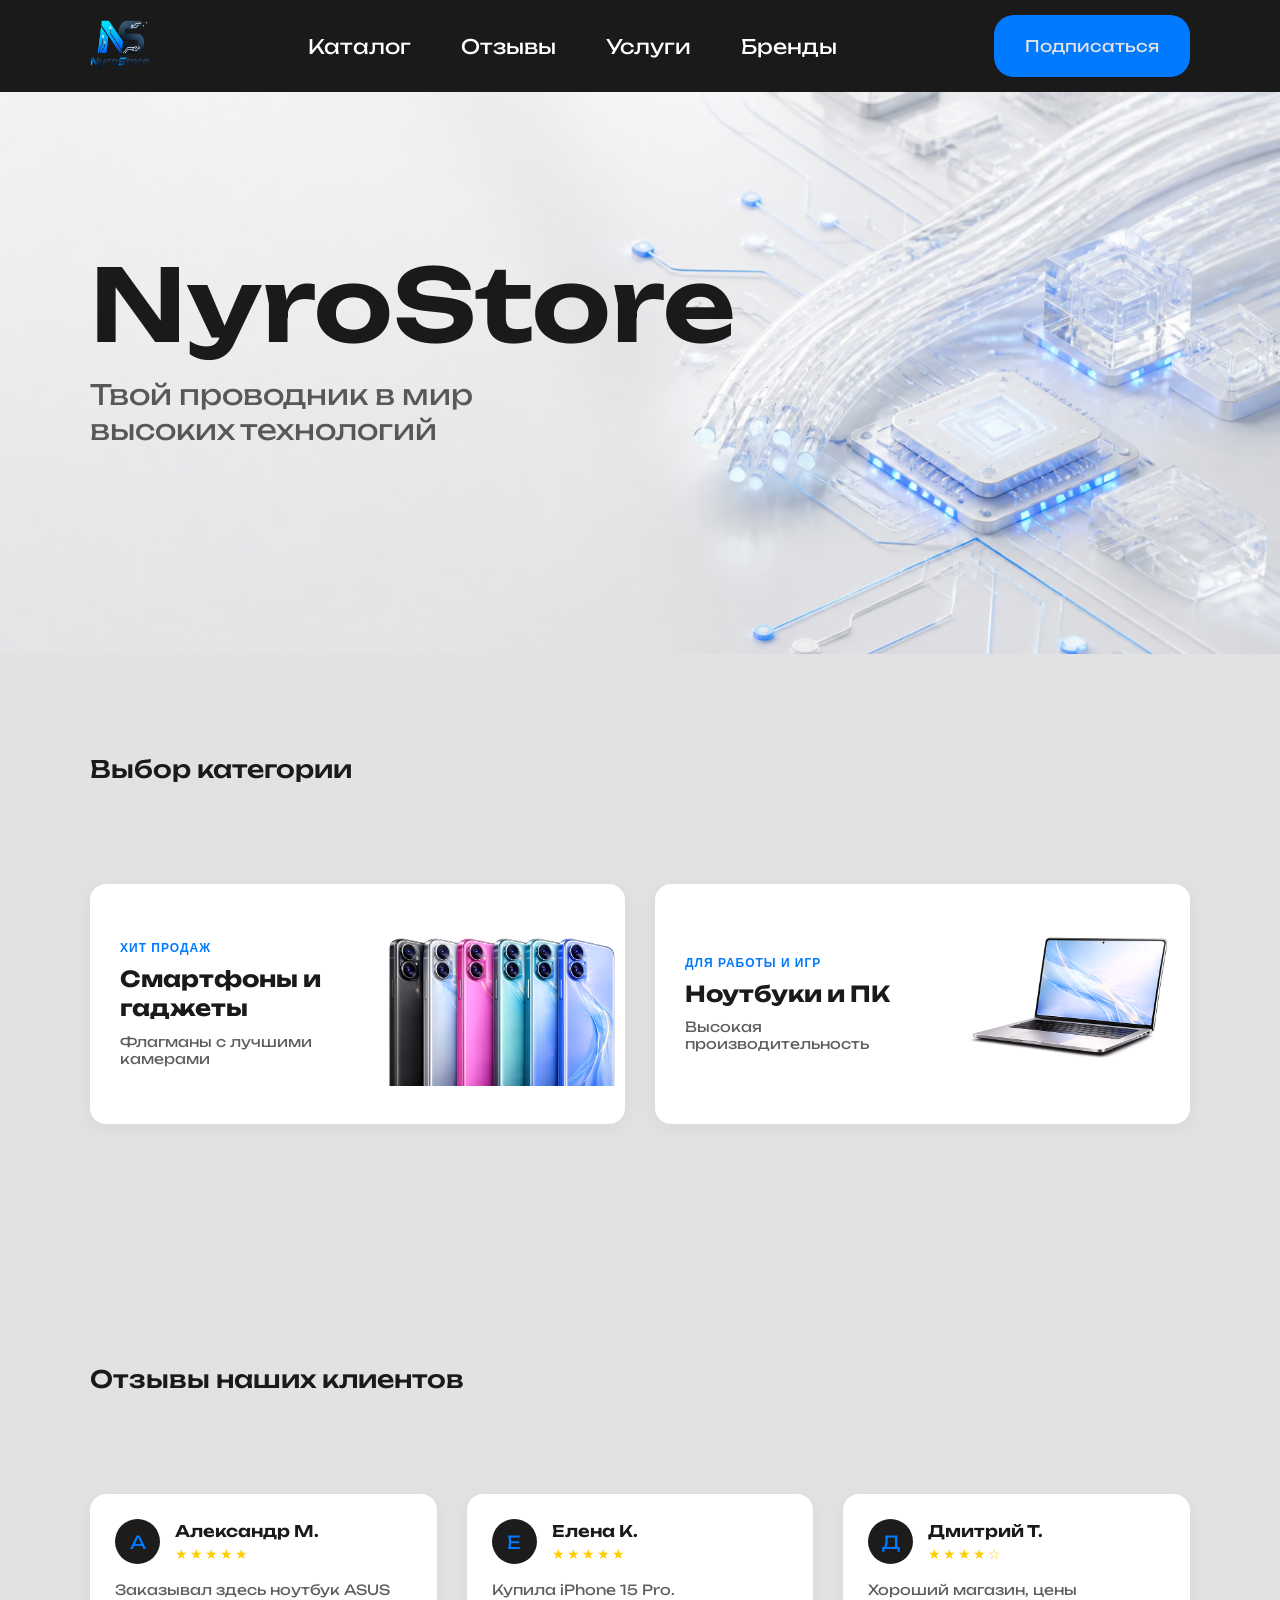
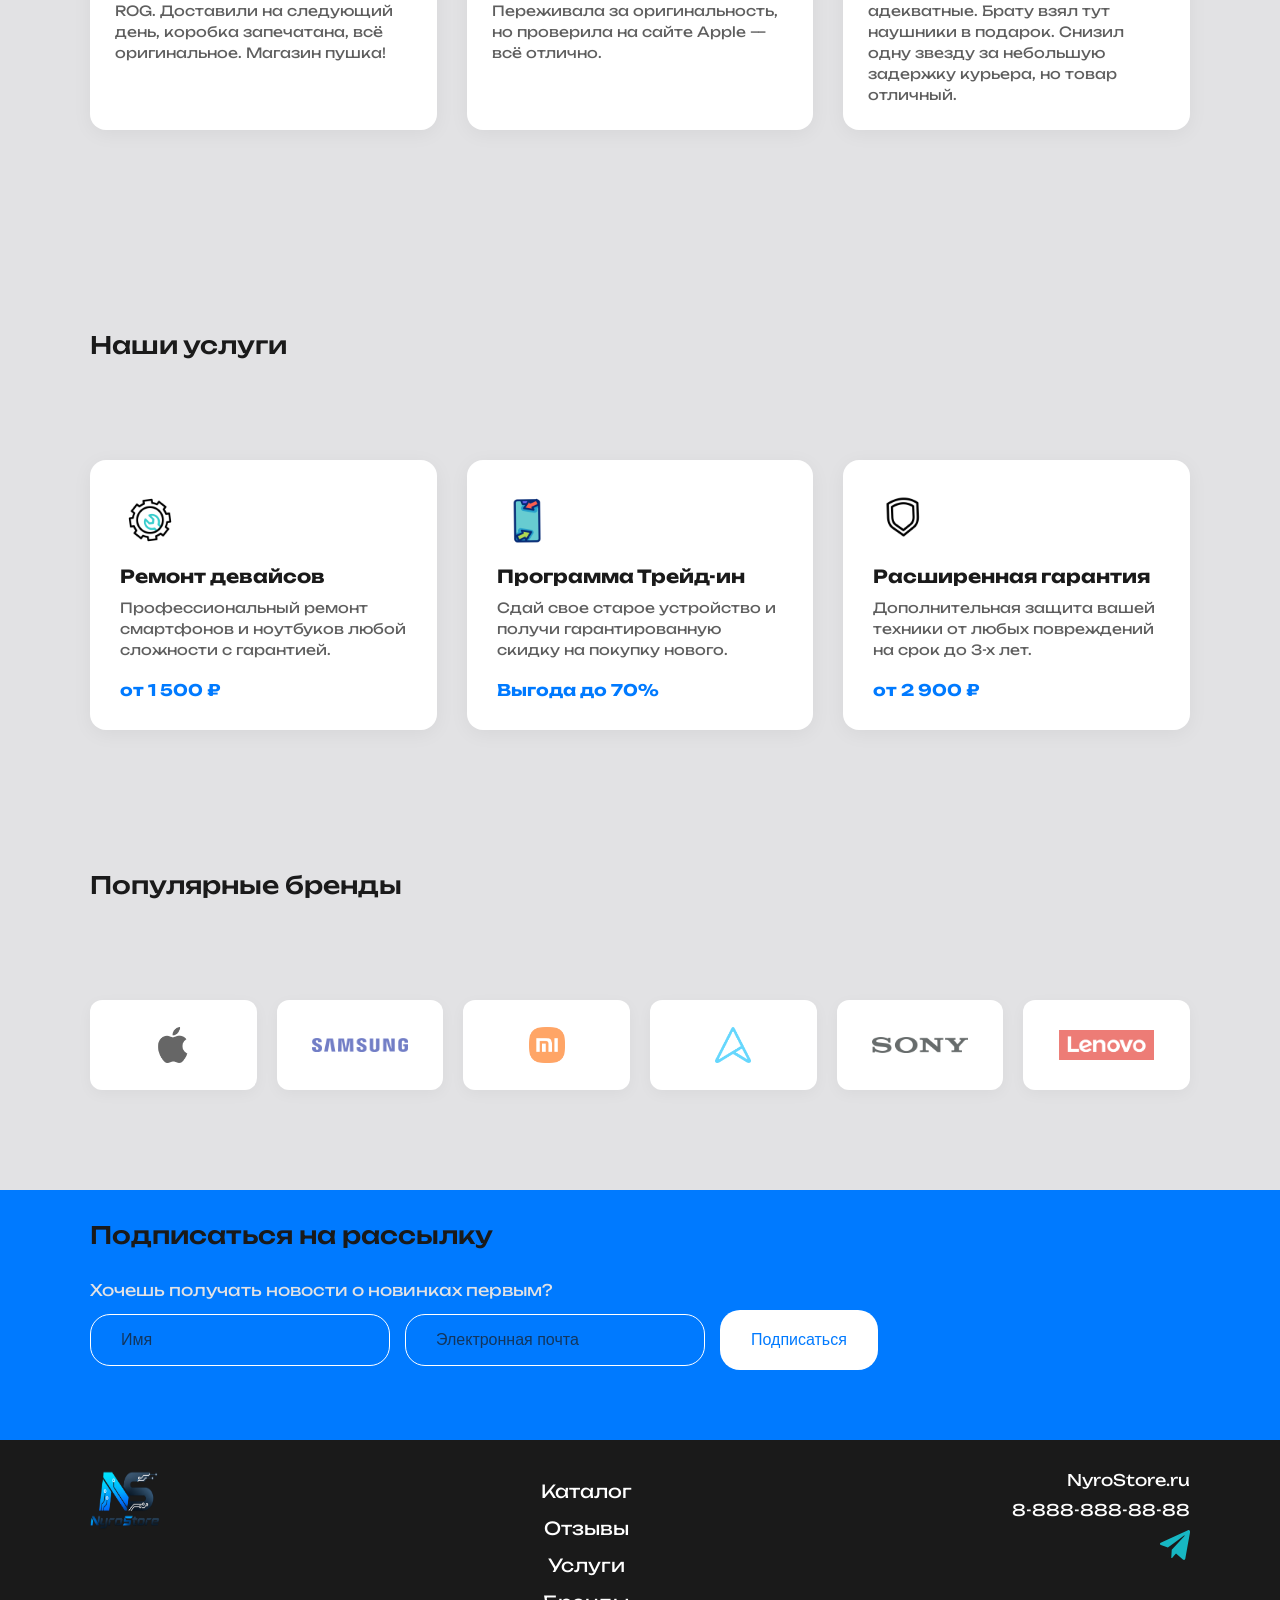
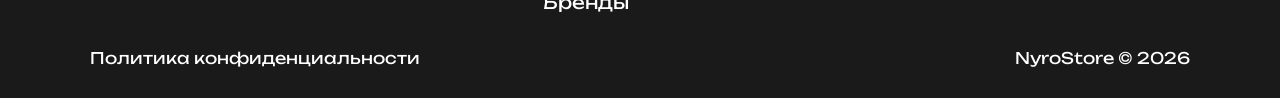
==== index.html @ eb5e95c3 "Add files via upload" ====
<!DOCTYPE html>
<html lang="ru">

<head>
  <meta charset="UTF-8">
  <meta name="viewport" content="width=device-width, initial-scale=1.0">
  <title>NyroStore</title>
  <link rel="stylesheet" href="css/reset.css">
  <link rel="stylesheet" href="css/fonts.css">
  <link rel="stylesheet" href="css/style.css">
  <link rel="stylesheet" href="css/media.css">
</head>

<body>
  <div class="header-placeholder">

  </div>

  <!---->

  <main class="main">
    <section class="hero">
      <div class="container">
        <h1 class="hero__title title">NyroStore</h1>
        <p class="hero__subtitle">Твой проводник в мир <br>высоких технологий</p>
      </div>
    </section>

    <section class="categories" id="categories">
      <div class="container">
        <h2 class="categories__title title">Выбор категории</h2>

        <div class="categories-grid">

          <!-- Карточка Смартфонов -->
          <a href="telefon.html" class="category-card">
            <div class="category-card__info">
              <span class="category-card__badge">Хит продаж</span>
              <h3 class="category-card__title">Смартфоны и гаджеты</h3>
              <p class="category-card__desc">Флагманы с лучшими камерами</p>
            </div>
            <div class="category-card__img-wrap">
              <img src="img/phone.png" alt="Телефоны" class="category-card__img">
            </div>
          </a>

          <!-- Карточка Ноутбуков -->
          <a href="noutbuk.html" class="category-card">
            <div class="category-card__info">
              <span class="category-card__badge">Для работы и игр</span>
              <h3 class="category-card__title">Ноутбуки и ПК</h3>
              <p class="category-card__desc">Высокая производительность</p>
            </div>
            <div class="category-card__img-wrap">
              <img src="img/pc.png" alt="Ноутбуки" class="category-card__img">
            </div>
          </a>

        </div>
      </div>
    </section>

    <section class="reviews-section" id="reviews-section">
      <div class="container">
        <h2 class="section-title title">Отзывы наших клиентов</h2>

        <div class="reviews-grid">

          <div class="review-card">
            <div class="review-card__header">
              <div class="review-card__user">
                <div class="review-card__avatar">А</div>
                <div>
                  <h4 class="review-card__name">Александр М.</h4>
                  <div class="review-card__stars">★★★★★</div>
                </div>
              </div>
            </div>
            <p class="review-card__text">Заказывал здесь ноутбук ASUS ROG. Доставили на следующий день, коробка
              запечатана, всё оригинальное. Магазин пушка!</p>
          </div>

          <div class="review-card">
            <div class="review-card__header">
              <div class="review-card__user">
                <div class="review-card__avatar">Е</div>
                <div>
                  <h4 class="review-card__name">Елена К.</h4>
                  <div class="review-card__stars">★★★★★</div>
                </div>
              </div>
            </div>
            <p class="review-card__text">Купила iPhone 15 Pro. Переживала за оригинальность, но проверила на сайте Apple
              — всё отлично. </p>
          </div>

          <div class="review-card">
            <div class="review-card__header">
              <div class="review-card__user">
                <div class="review-card__avatar">Д</div>
                <div>
                  <h4 class="review-card__name">Дмитрий Т.</h4>
                  <div class="review-card__stars">★★★★☆</div>
                </div>
              </div>
            </div>
            <p class="review-card__text">Хороший магазин, цены адекватные. Брату взял тут наушники в подарок. Снизил
              одну звезду за небольшую задержку курьера, но товар отличный.</p>
          </div>

        </div>
      </div>
    </section>


    <section class="services-section" id="services-section">
      <div class="container">
        <h2 class="section-title title">Наши услуги</h2>

        <div class="services-grid">

          <div class="service-card">
            <div class="service-card__icon">
              <img src="img/settings.gif" alt="settings">
            </div>
            <h3 class="service-card__title">Ремонт девайсов</h3>
            <p class="service-card__desc">Профессиональный ремонт смартфонов и ноутбуков любой сложности с гарантией.
            </p>
            <span class="service-card__price">от 1 500 ₽</span>
          </div>

          <div class="service-card">
            <div class="service-card__icon">
              <img src="img/exchange.gif" alt="exchange">
            </div>
            <h3 class="service-card__title">Программа Трейд-ин</h3>
            <p class="service-card__desc">Сдай свое старое устройство и получи гарантированную скидку на покупку нового.
            </p>
            <span class="service-card__price">Выгода до 70%</span>
          </div>

          <div class="service-card">
            <div class="service-card__icon">
              <img src="img/shield.gif" alt="shield">
            </div>
            <h3 class="service-card__title">Расширенная гарантия</h3>
            <p class="service-card__desc">Дополнительная защита вашей техники от любых повреждений на срок до 3-х лет.
            </p>
            <span class="service-card__price">от 2 900 ₽</span>
          </div>

        </div>
      </div>
    </section>



    <section class="brands-section" id="brands-section">
      <div class="container">
        <h2 class="section-title title">Популярные бренды</h2>

        <div class="brands-grid">
          <div class="brand-item">
            <img src="img/apple-dark-256.png" alt="Apple">
          </div>
          <div class="brand-item">
            <img src="img/samsung-logo.png" alt="Samsung">
          </div>
          <div class="brand-item">
            <img src="img/xiaomi-sign-logo.png" alt="Xiaomi">
          </div>
          <div class="brand-item">
            <img src="img/asus-sign-logo.png" alt="Asus">
          </div>
          <div class="brand-item">
            <img src="img/sony-logo.png" alt="Sony">
          </div>
          <div class="brand-item">
            <img src="img/lenovo-logo.png" alt="Lenovo">
          </div>
        </div>
      </div>
    </section>


    <div class="subscribe-placeholder"></div>


  </main>

  <!---->

  <footer class="footer-placeholder">

  </footer>

  <script src="js/get-blocks.js"></script>
</body>

</html>
---- css/fonts.css ----
@font-face {
    font-family: "Unbounded";
    src: url("../fonts/Unbounded-VariableFont_wght.ttf");
}
---- css/style.css ----
:root {
    --main-color: #1a1a1a;
    --main-light-color: #1c1c1c;
    --main-color-opacity: #1a1a1ab3;
    --accent-color: #007aff;
    --hover-accent-color: #47a1ff;
    --active-accent-color: #0056b3;
    --text-main-color: #FFFFFF;
    --text-secondary-color: #b3b3b3;
    --transition: all .2s ease-in;
    --padding-components: 20px 30px;
}

.container {
    max-width: 1500px;
    margin: 0 auto;
}

body {
    font-family: "Unbounded", sans-serif;
    display: flex;
    flex-direction: column;
    min-height: 100vh;
    background-color: #0d0f12;
}

.header {
    background-color: var(--main-color);
    padding: 15px 0;
}

.header__wrapper {
    display: flex;
    justify-content: space-between;
    align-items: center;
}


.header__logo-img {
    width: 60px;
    height: 50px;
}

.header__menu-burger {
    display: none;
    cursor: pointer;
    max-width: 50px;
    max-height: 50px;
    position: relative;
}

.header__menu-list {
    display: flex;
    gap: 50px;
    font-size: 20px;
}

.header__menu--active {
    display: flex;
    position: absolute;
    background-color: var(--main-color);
    padding: 10px 30px 30px;
    flex-direction: column;
    gap: 20px;
    min-width: 180px;
    right: 0;

    border-radius: 0 0 12px 12px;
    box-shadow: 0 10px 25px rgba(0, 0, 0, 0.08);
    border: 1px solid rgba(0, 102, 204, 0.1);
}

.header__menu-link {
    color: var(--text-main-color);
    transition: var(--transition);
}

.header__menu-link:hover {
    color: var(--accent-color);
}

.header__menu-link:active {
    color: var(--active-accent-color);
}

.header__cta {
    font-size: 16px;
    border-radius: 20px;
    background-color: var(--accent-color);
    color: var(--text-secondary-color);
    padding: var(--padding-components);
    transition: var(--transition);
    border: 1px solid transparent;
}

.header__cta:hover {
    background-color: var(--hover-accent-color);
    color: var(--text-main-color);
}

.header__cta:active {
    transform: scale(0.95);
    background-color: var(--text-main-color);
    border: 1px solid var(--text-main-color);
    color: var(--main-color);
    box-shadow: 0 0 25px var(--text-main-color);
}

main {
    flex: 1;
}

.title {
    color: var(--text-main-color);
    font-weight: 500;
    font-size: 24px;
    margin-bottom: 30px;
}

.hero {
    background-image: url("../img/hero-logo_black.webp");
    background-size: cover;
    padding: 150px 0 182px;
    color: var(--main-color);
    background-position: center;
}

.hero__title {
    font-weight: 600;
    font-size: 100px;
    margin-bottom: 10px;
}

.hero__subtitle {
    color: var(--text-secondary-color);
    font-weight: 400;
    font-size: 28px;
    margin-bottom: 25px;
}

/**/

.categories {
    padding-bottom: 100px;
}

.categories__title {
    margin-top: 100px;
}


.back-link,
.products__title {
    display: block;
    text-align: left;
    margin-left: 0;
    padding-left: 0;
}

.back-link {
    margin-top: 20px;
    margin-bottom: 10px;
    color: #17b7c3;
    text-decoration: none;
    font-weight: bold;
}

.back-link:hover {
    text-decoration: underline;
}

.products-grid {
    display: grid;
    grid-template-columns: repeat(5, 1fr);
    gap: 40px;
    padding: 30px 0;
    width: 100%;
}

.product-card {
    background-color: var(--main-color);
    border-radius: 12px;
    padding: 15px;
    border: 1px solid rgba(23, 183, 195, 0.1);
    text-align: left;
    display: flex;
    flex-direction: column;
}

.product-card img {
    width: 100%;
    height: 140px;
    object-fit: contain;
    margin-bottom: 12px;
}

.product-card h3 {
    font-size: 14px;
    margin: 0 0 8px 0;
    color: var(--text-main-color);
}

.product-card p {
    font-size: 15px;
    font-weight: bold;
    margin: 0 0 12px 0;
    color: var(--accent-color);
}

.product-card button {
    width: 100%;
    padding: 8px;
    background-color: var(--accent-color);
    color: var(--main-color);
    border: 1px solid transparent;
    border-radius: 6px;
    font-weight: bold;
    cursor: pointer;
    margin-top: auto;
    transition: var(--transition);
}

.product-card button:hover {
    background-color: var(--hover-accent-color);
    color: var(--text-main-color);
}

.product-card button:active {
    transform: scale(0.95);
    background-color: var(--text-main-color);
    border: 1px solid var(--text-main-color);
    color: var(--main-color);
    box-shadow: 0 0 25px var(--text-main-color);
}

/*                                         */

.categories-grid {
    display: grid;
    grid-template-columns: repeat(2, 1fr);
    gap: 30px;
    padding: 40px 0;
    width: 100%;
}

.categories__title {
    margin-bottom: 60px;
}

.category-card {
    background-color: var(--main-color);
    border-radius: 16px;
    display: flex;
    justify-content: space-between;
    align-items: center;
    padding: 30px;
    text-decoration: none;
    overflow: hidden;
    box-shadow: 0 4px 20px rgba(0, 0, 0, 0.05);
    transition: var(--transition);
    height: 240px;
}

.category-card:hover {
    transform: translateY(-5px);
    box-shadow: 0 10px 30px rgba(0, 102, 204, 0.15);
}

.category-card:active {
    transform: scale(0.96) translateY(2px);
    background-color: var(--main-light-color);
    box-shadow: 0 2px 8px rgba(0, 0, 0, 0.02);
}

.category-card:active .category-card__img {
    transform: scale(0.92);
}

.category-card__info {
    display: flex;
    flex-direction: column;
    align-items: flex-start;
    text-align: left;
    max-width: 55%;
}

.category-card__badge {
    font-family: 'Inter', sans-serif;
    font-size: 12px;
    font-weight: bold;
    color: var(--accent-color);
    text-transform: uppercase;
    letter-spacing: 1px;
    margin-bottom: 10px;
}

.category-card__title {
    font-family: 'Unbounded', sans-serif;
    font-size: 22px;
    color: var(--text-main-color);
    margin: 0 0 10px 0;
    line-height: 1.3;
}

.category-card__desc {
    font-size: 14px;
    color: var(--text-secondary-color);
    margin: 0;
}

.category-card__img-wrap {
    width: 40%;
    height: 100%;
    display: flex;
    align-items: center;
    justify-content: center;
}

.category-card__img {
    max-width: 130%;
    max-height: 100%;
    object-fit: contain;
    transition: var(--transition);
}

.category-card:hover .category-card__img {
    transform: scale(1.08);
}

/*                                   */

.reviews-section {
    padding: 100px 0;
    width: 100%;
}

.section-title {
    margin-bottom: 100px;
}

.reviews-grid {
    display: grid;
    grid-template-columns: repeat(3, 1fr);
    gap: 30px;
    margin-top: 20px;
}

.review-card {
    background-color: var(--main-color);
    border-radius: 16px;
    padding: 25px;
    box-shadow: 0 4px 20px rgba(0, 0, 0, 0.05);
    display: flex;
    flex-direction: column;
    text-align: left;
}

.review-card__header {
    display: flex;
    align-items: center;
    margin-bottom: 15px;
}

.review-card__user {
    display: flex;
    align-items: center;
    gap: 15px;
}

.review-card__avatar {
    width: 45px;
    height: 45px;
    background-color: var(--main-light-color);
    color: var(--accent-color);
    border-radius: 50%;
    display: flex;
    align-items: center;
    justify-content: center;
    font-size: 18px;
}

.review-card__name {
    font-size: 16px;
    font-weight: 600;
    color: var(--text-main-color);
    margin: 0 0 4px 0;
}

.review-card__stars {
    color: #ffcc00;
    font-size: 14px;
    letter-spacing: 2px;
}

.review-card__text {
    font-size: 14px;
    line-height: 1.5;
    color: var(--text-secondary-color);
    margin: 0;
}

/*                                   */

.services-section {
    padding: 100px 0;
    width: 100%;
}

.services-grid {
    display: grid;
    grid-template-columns: repeat(3, 1fr);
    gap: 30px;
    margin-top: 30px;
}

.service-card__icon {
    width: 60px;
    height: 60px;
    margin-bottom: 15px;
}

.service-card__icon img {
    width: 100%;
    height: 100%;
    object-fit: contain;
    mix-blend-mode: multiply;
}


.service-card {
    background-color: var(--main-color);
    border-radius: 16px;
    padding: 30px;
    box-shadow: 0 4px 20px rgba(0, 0, 0, 0.05);
    text-align: left;
    display: flex;
    flex-direction: column;
    transition: var(--transition);
}

.service-card:hover {
    transform: translateY(-5px);
    box-shadow: 0 10px 30px rgba(0, 102, 204, 0.1);
}

.service-card__icon {
    font-size: 36px;
    margin-bottom: 15px;
}

.service-card__title {
    font-size: 18px;
    color: var(--text-main-color);
    margin: 0 0 10px 0;
}

.service-card__desc {
    font-size: 14px;
    line-height: 1.5;
    color: var(--text-secondary-color);
    margin: 0 0 20px 0;
    flex-grow: 1;
}

.service-card__price {
    font-size: 16px;
    font-weight: bold;
    color: var(--accent-color);
}

/*                                   */

.brands-section {
    padding-top: 40px;
    padding-bottom: 100px;
    width: 100%;
}

.brands-grid {
    display: grid;
    grid-template-columns: repeat(6, 1fr);
    gap: 20px;
    margin-top: 30px;
}

.brand-item {
    background-color: var(--main-color);
    border-radius: 12px;
    height: 90px;
    display: flex;
    align-items: center;
    justify-content: center;
    box-shadow: 0 4px 15px rgba(0, 0, 0, 0.04);
    transition: var(--transition);
    padding: 15px;
}

.brand-item:hover {
    transform: translateY(-3px);
    box-shadow: 0 8px 25px rgba(0, 102, 204, 0.1);
    border-color: var(--accent-color);
}

.brand-item img {
    max-width: 70%;
    max-height: 60%;
    object-fit: contain;
    opacity: 0.6;
    transition: var(--transition);
}

.brand-item:hover img {
    opacity: 1;
    transform: scale(1.05);
}

/*                                   */
.subscribe {
    background-color: var(--accent-color);
    color: var(--main-color);
    padding: 30px 0 70px;

}

.subscribe__text{
    color: var(--text-secondary-color);
}

.subscribe__wrapper {
    display: flex;
    justify-content: space-between;
    align-items: center;
    flex-wrap: wrap;
    gap: 10px;
}

.subscribe__form {
    display: flex;
    align-items: center;
    gap: 15px;
    flex-wrap: wrap;
}

.subscribe__form-input {
    font-size: 16px;
    border: 1px solid var(--main-color);
    border-radius: 20px;
    padding: 16px 30px;
    background-color: transparent;
    outline: none;
    width: 300px;
}

.subscribe__form-input.required {
    box-shadow: 0px 0px 15px 2px red;
}

.subscribe__form-input::placeholder {
    color: var(--main-color-opacity);
}

.subscribe__form-btn {
    color: var(--accent-color);
    background-color: var(--main-color);
    padding: var(--padding-components);
    border-radius: 20px;
    font-size: 16px;
    border: none;
    cursor: pointer;
    transition: var(--transition);
    border: 1px solid transparent;
}

.subscribe__form-btn:hover {
    color: var(--hover-accent-color);
}

.subscribe__form-btn:active{
    transform: scale(0.95);
    background-color: var(--text-main-color);
    border: 1px solid var(--text-main-color);
    color: var(--main-color);
    box-shadow: 0 0 25px var(--text-main-color);
}


/*                       */


.footer {
    background-color: var(--main-color);
    padding: 30px 0;
}

.footer__wrapper-top {
    display: flex;
    justify-content: space-between;
    align-items: start;
    margin-bottom: 30px;
}


.footer__logo-img {
    width: 70px;
    height: 60px;
}


.footer__menu-list {
    display: flex;
    flex-direction: column;
    gap: 10px;
    align-items: center;
}

.footer__contacts {
    display: flex;
    flex-direction: column;
    gap: 10px;
    align-items: end;
}


.footer__menu-link {
    font-size: 18px;
    margin-bottom: 5px;
}

.footer__menu-link,
.footer__contacts-item {
    color: var(--text-main-color);
    transition: var(--transition);
}

.footer__menu-link:hover,
.footer__contacts-item:hover {
    color: var(--accent-color);
}


.footer__contacts-item.contacts-icon {
    max-width: 30px;
    max-height: 30px;
}

.contacts-icon {
    display: inline-block;
    transition: var(--transition);
}

.contacts-icon:hover {
    transform: scale(1.1);
    filter: drop-shadow(0 0 8px #007aff);
}

.contacts-icon:active {
    transform: scale(0.95);
}

.footer__wrapper-bottom {
    display: flex;
    justify-content: space-between;
    align-items: center;
    color: var(--text-main-color);
    gap: 50px;
}

.footer__tg {
    color: var(--accent-color);
}

.footer__polit {
    color: var(--secondary-color);
    transition: var(--transition);
    display: inline;
}

.footer__polit:hover {
    color: var(--accent-color);
}

.footer__copyright {
    transition: var(--transition);
}

.footer__copyright:hover {
    color: var(--accent-color);
}

.politic__subtitle {
    color: var(--text-secondary-color);
    font-weight: 400;
    font-size: 16px;
    margin: 0 30px 30px;
}
---- css/media.css ----
@media(prefers-color-scheme: light) {
    :root {
        --main-color: #ffffff;
        --text-main-color: #1a1a1a;
        --main-color-opacity: #1a1a1ab3;
        --text-secondary-color: #e2e2e4;
    }


    body {
        background-color: var(--text-secondary-color);
    }

    .hero {
        background-image: url("../img/hero-logo_white.webp");
    }

    .hero__subtitle {
        color: var(--main-color-opacity);
    }

    .category-card__desc {
        color: var(--main-color-opacity);
    }

    .category-card:active {
        background-color: var(--main-color);
    }

    .header,
    .footer {
        background-color: var(--text-main-color);

    }

    .footer a {
        color: var(--main-color);
    }

    .footer__copyright {
        color: var(--main-color);
    }

    .header__menu-link {
        color: var(--main-color);
    }

    .header__menu--active {
        background-color: var(--text-main-color);
    }

    .review-card__text {
        color: var(--main-color-opacity);
    }

    .service-card__desc {
        color: var(--main-color-opacity);
    }

    .politic__subtitle{
         color: var(--main-color-opacity);
    }
}



@media (max-width: 1710px) {
    .container {
        max-width: 1500px;
    }

    .products-grid {
        gap: 40px;
    }
}

@media (max-width: 1510px) {
    .container {
        max-width: 1300px;
    }

    .products-grid {
        grid-template-columns: repeat(4, 1fr);
        gap: 25px;
    }

}

@media (max-width: 1310px) {
    .container {
        max-width: 1100px;
    }

    .products-grid {
        grid-template-columns: repeat(3, 1fr);
        gap: 20px;
    }

}


@media (max-width: 1110px) {
    .container {
        max-width: 900px;

    }

    .hero__title {
        font-size: 100px;
    }

    .products-grid {
        grid-template-columns: repeat(3, 1fr);
        gap: 15px;
    }
}

@media (max-width: 910px) {
    .container {
        max-width: 700px;
    }

    .header__menu-list {
        display: none;
    }

    .header__cta {
        display: none;
    }

    .header__menu-burger {
        display: block;
    }

    .hero {
        background-position: left;
    }

    .products-grid {
        grid-template-columns: repeat(2, 1fr);
        gap: 15px;
    }

    .categories-grid {
        grid-template-columns: repeat(1, 1fr);
        gap: 20px;
    }

    .category-card {
        height: 200px;
        padding: 20px;
    }

    .category-card__title {
        font-size: 18px;
    }

    .reviews-grid {
        grid-template-columns: repeat(2, 1fr);
        gap: 25px;
    }

    .services-section {
        padding: 50px 0;
        padding-bottom: 100px;
    }

    .services-grid {
        grid-template-columns: repeat(1, 1fr);
        gap: 20px;
    }

    .brands-grid {
        grid-template-columns: repeat(3, 1fr);
        gap: 15px;
    }
}

@media (max-width: 700px) {
    .container {
        margin-left: 15px;
        margin-right: 15px;
    }

    .hero {
        padding: 100px 0 82px;
    }

    .hero__title {
        font-size: 70px;
    }

    .hero__subtitle {
        font-size: 24px;
    }

    .hero__cta {
        font-size: 18px;
    }

    .products-grid {
        grid-template-columns: repeat(2, 1fr);
        gap: 10px;
    }

    .reviews-grid {
        grid-template-columns: repeat(1, 1fr);
        gap: 20px;
    }


    .brands-grid {
        grid-template-columns: repeat(2, 1fr);
        gap: 10px;
    }

}


@media (max-width: 600px) {
    .products-grid {
        grid-template-columns: repeat(1, 1fr);
        gap: 0;
    }

    .header__logo-img {
        padding-top: 10px;
        padding-left: 15px;
    }

    .header__menu-burger {
        padding-top: 5px;
        padding-right: 15px;
    }
}


@media (max-width: 495px) {
    .hero {
        padding: 80px 0 82px;
    }

    .hero__title {
        font-size: 60px;
    }

    .footer__wrapper-top {
        flex-direction: column;
        gap: 30px;
    }

    .footer__menu-list {
        align-items: start;
    }

    .footer__contacts {
        align-items: start;
    }

    .footer__wrapper-bottom {
        flex-direction: column;
        gap: 10px;
        align-items: start;
    }

}

@media (max-width: 450px) {
    .hero__title {
        font-size: 55px;
    }

    .hero__subtitle {
        font-size: 22px;
    }

    .subscribe__form-input {
        width: 270px;
    }
}

@media (max-width: 405px) {
    .container {
        margin-left: 15px;
        margin-right: 15px;
    }

    .products-grid {
        gap: 15px;
    }

    .hero__title {
        font-size: 46px;
    }

    .hero__subtitle {
        font-size: 18px;
    }

    .categories__title {
        margin-bottom: 30px;
    }

    .section-title {
        margin-bottom: 70px;
    }

    .categories {
        padding-bottom: 0;
    }

    .services-section {
        padding-top: 40px;
    }

    .services-grid {
        margin-top: 20px;
    }
}
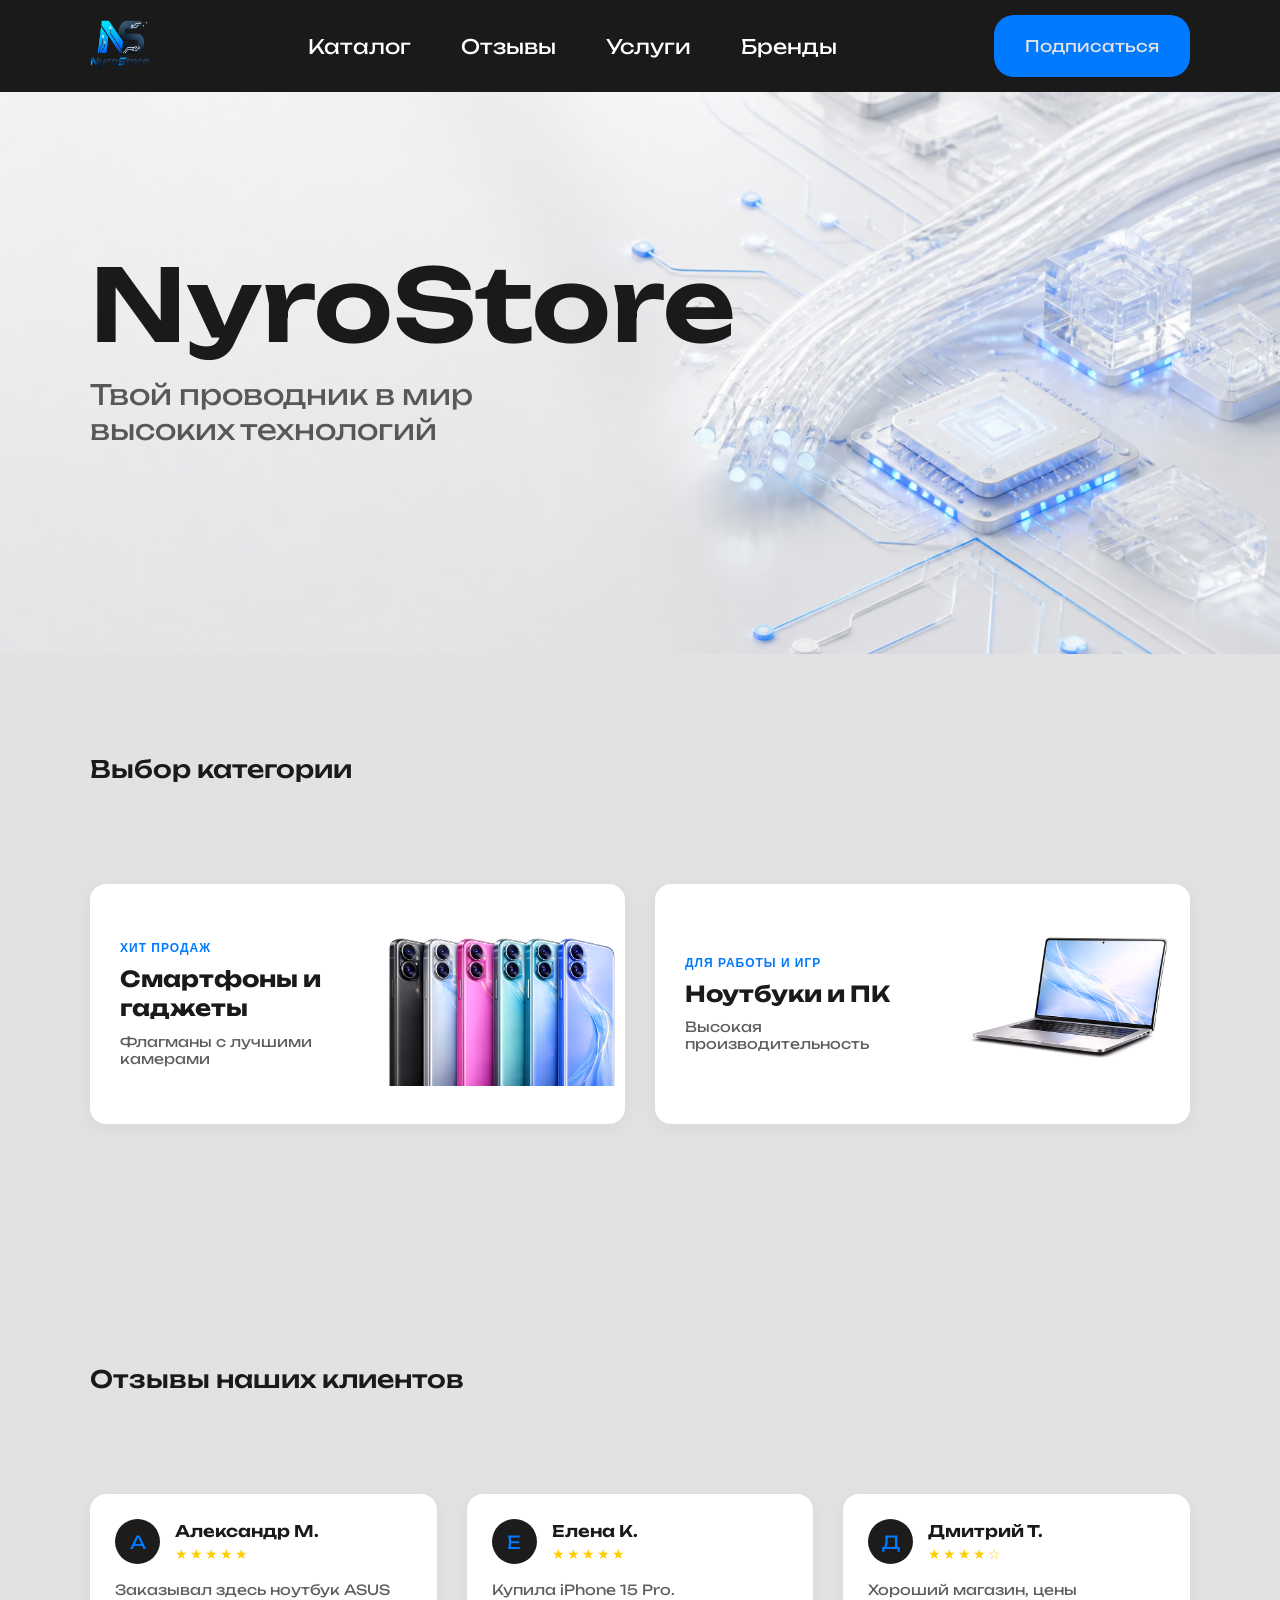
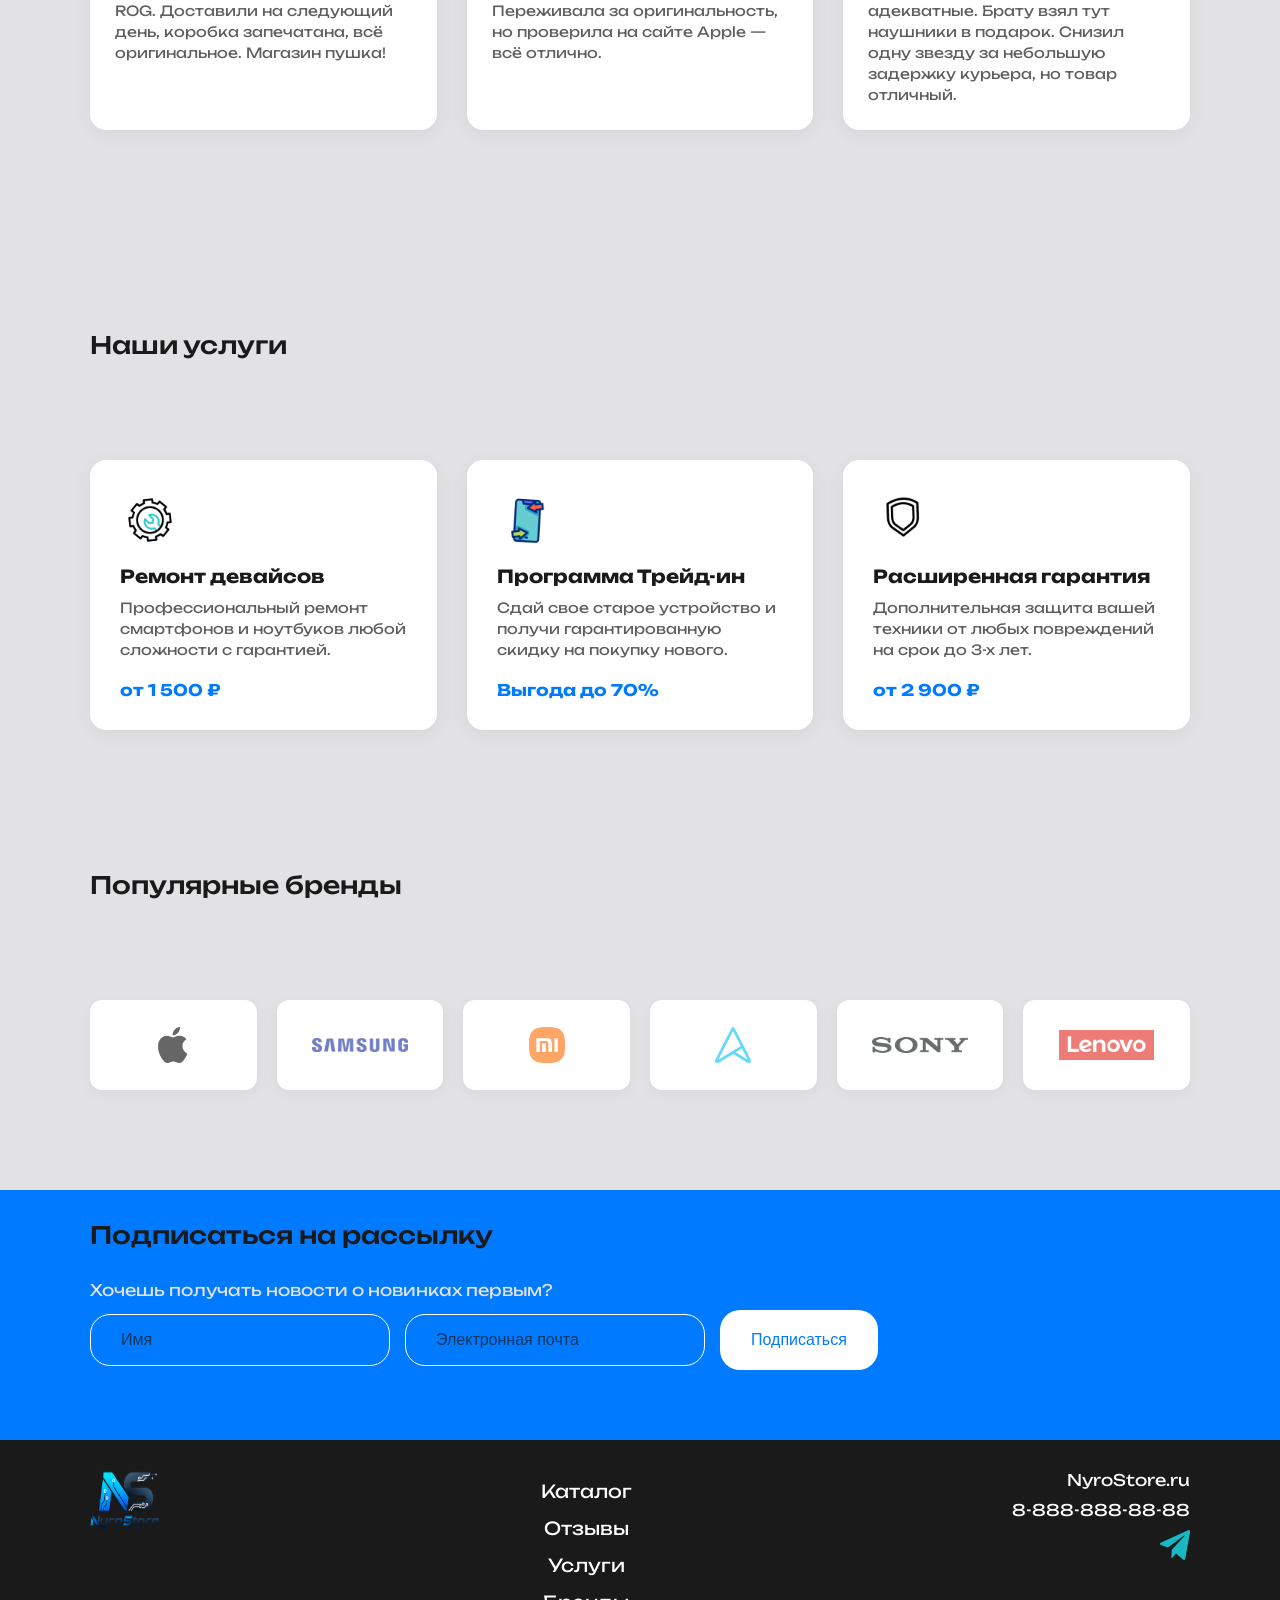
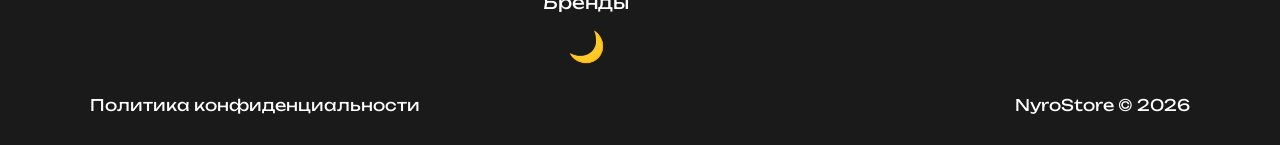
==== commit 6c7fa8fc: "Update index.html" ====
--- a/index.html
+++ b/index.html
@@ -195,6 +195,7 @@
   </footer>
 
   <script src="js/get-blocks.js"></script>
+  <script src="js/script.js"></script>
 </body>
 
-</html>+</html>
--- a/css/style.css
+++ b/css/style.css
@@ -11,23 +11,39 @@
     --padding-components: 20px 30px;
 }
 
+*,
+*::before,
+*::after {
+    transition: background-color 0.3s ease, color 0.3 ease, border-color 0.3s ease, opacity 0.3s ease;
+}
+
 .container {
     max-width: 1500px;
     margin: 0 auto;
 }
 
+#chengeTheme {
+    font-size: 30px;
+    background-color: transparent;
+    border: none;
+    cursor: pointer;
+    transition: var(--transition);
+}
+
 body {
     font-family: "Unbounded", sans-serif;
     display: flex;
     flex-direction: column;
     min-height: 100vh;
     background-color: #0d0f12;
+    transition: background-color 0.3s, color 0.3s;
 }
 
 .header {
     background-color: var(--main-color);
     padding: 15px 0;
 }
+
 
 .header__wrapper {
     display: flex;
@@ -522,7 +538,7 @@
 
 }
 
-.subscribe__text{
+.subscribe__text {
     color: var(--text-secondary-color);
 }
 
@@ -575,7 +591,7 @@
     color: var(--hover-accent-color);
 }
 
-.subscribe__form-btn:active{
+.subscribe__form-btn:active {
     transform: scale(0.95);
     background-color: var(--text-main-color);
     border: 1px solid var(--text-main-color);
@@ -692,4 +708,4 @@
     font-weight: 400;
     font-size: 16px;
     margin: 0 30px 30px;
-}+}
--- a/css/media.css
+++ b/css/media.css
@@ -4,8 +4,8 @@
         --text-main-color: #1a1a1a;
         --main-color-opacity: #1a1a1ab3;
         --text-secondary-color: #e2e2e4;
-    }
-
+        color-scheme: light;
+    }
 
     body {
         background-color: var(--text-secondary-color);
@@ -30,7 +30,6 @@
     .header,
     .footer {
         background-color: var(--text-main-color);
-
     }
 
     .footer a {
@@ -57,12 +56,71 @@
         color: var(--main-color-opacity);
     }
 
-    .politic__subtitle{
-         color: var(--main-color-opacity);
-    }
-}
-
-
+    .politic__subtitle {
+        color: var(--main-color-opacity);
+    }
+}
+
+body.light-theme {
+    --main-color: #ffffff;
+    --text-main-color: #1a1a1a;
+    --main-color-opacity: #1a1a1ab3;
+    --text-secondary-color: #e2e2e4;
+    color-scheme: light;
+}
+
+body.light-theme {
+    background-color: var(--text-secondary-color);
+}
+
+body.light-theme .hero {
+    background-image: url("../img/hero-logo_white.webp");
+}
+
+body.light-theme .hero__subtitle {
+    color: var(--main-color-opacity);
+}
+
+body.light-theme .category-card__desc {
+    color: var(--main-color-opacity);
+}
+
+body.light-theme .category-card:active {
+    background-color: var(--main-color);
+}
+
+body.light-theme .header,
+body.light-theme .footer {
+    background-color: var(--text-main-color);
+}
+
+body.light-theme .footer a {
+    color: var(--main-color);
+}
+
+body.light-theme .footer__copyright {
+    color: var(--main-color);
+}
+
+body.light-theme .header__menu-link {
+    color: var(--main-color);
+}
+
+body.light-theme .header__menu--active {
+    background-color: var(--text-main-color);
+}
+
+body.light-theme .review-card__text {
+    color: var(--main-color-opacity);
+}
+
+body.light-theme .service-card__desc {
+    color: var(--main-color-opacity);
+}
+
+body.light-theme .politic__subtitle {
+    color: var(--main-color-opacity);
+}
 
 @media (max-width: 1710px) {
     .container {
@@ -83,7 +141,6 @@
         grid-template-columns: repeat(4, 1fr);
         gap: 25px;
     }
-
 }
 
 @media (max-width: 1310px) {
@@ -95,14 +152,11 @@
         grid-template-columns: repeat(3, 1fr);
         gap: 20px;
     }
-
-}
-
+}
 
 @media (max-width: 1110px) {
     .container {
         max-width: 900px;
-
     }
 
     .hero__title {
@@ -116,63 +170,23 @@
 }
 
 @media (max-width: 910px) {
-    .container {
-        max-width: 700px;
-    }
-
-    .header__menu-list {
-        display: none;
-    }
-
-    .header__cta {
-        display: none;
-    }
-
-    .header__menu-burger {
-        display: block;
-    }
-
-    .hero {
-        background-position: left;
-    }
-
-    .products-grid {
-        grid-template-columns: repeat(2, 1fr);
-        gap: 15px;
-    }
-
-    .categories-grid {
-        grid-template-columns: repeat(1, 1fr);
-        gap: 20px;
-    }
-
-    .category-card {
-        height: 200px;
-        padding: 20px;
-    }
-
-    .category-card__title {
-        font-size: 18px;
-    }
-
-    .reviews-grid {
-        grid-template-columns: repeat(2, 1fr);
-        gap: 25px;
-    }
-
-    .services-section {
-        padding: 50px 0;
-        padding-bottom: 100px;
-    }
-
-    .services-grid {
-        grid-template-columns: repeat(1, 1fr);
-        gap: 20px;
-    }
-
-    .brands-grid {
-        grid-template-columns: repeat(3, 1fr);
-        gap: 15px;
+    .footer__wrapper-top {
+        flex-direction: column;
+        gap: 30px;
+    }
+
+    .footer__menu-list {
+        align-items: start;
+    }
+
+    .footer__contacts {
+        align-items: start;
+    }
+
+    .footer__wrapper-bottom {
+        flex-direction: column;
+        gap: 10px;
+        align-items: start;
     }
 }
 
@@ -208,7 +222,6 @@
         gap: 20px;
     }
 
-
     .brands-grid {
         grid-template-columns: repeat(2, 1fr);
         gap: 10px;
@@ -216,7 +229,6 @@
 
 }
 
-
 @media (max-width: 600px) {
     .products-grid {
         grid-template-columns: repeat(1, 1fr);
@@ -234,7 +246,6 @@
     }
 }
 
-
 @media (max-width: 495px) {
     .hero {
         padding: 80px 0 82px;
@@ -316,4 +327,4 @@
     .services-grid {
         margin-top: 20px;
     }
-}+}
